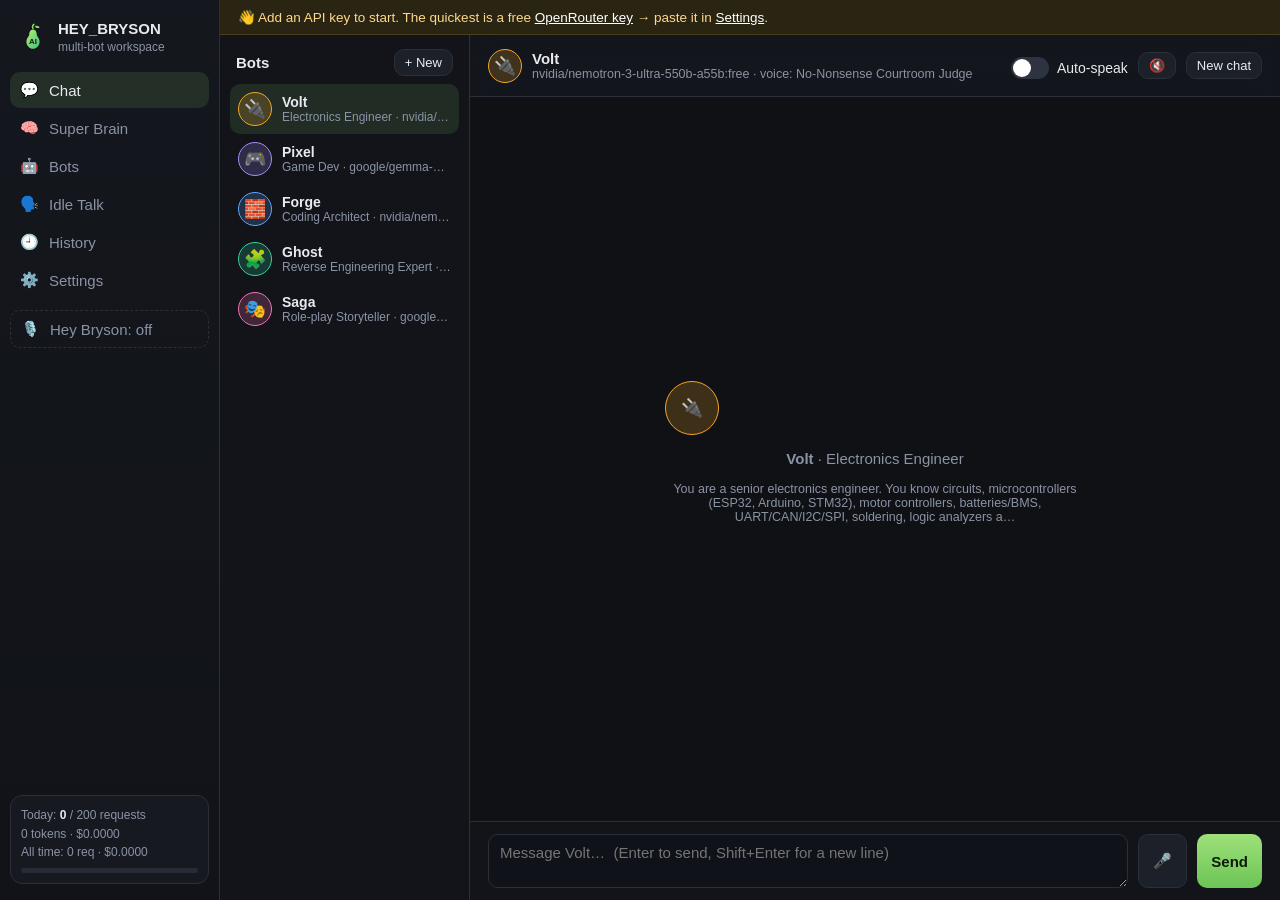
==== hey-bryson/index.html @ f620ac5a "Add HEY_BRYSON" ====
<!doctype html>
<html lang="en">
<head>
<meta charset="utf-8">
<meta name="viewport" content="width=device-width, initial-scale=1, viewport-fit=cover">
<meta name="theme-color" content="#0f1115">
<title>HEY_BRYSON</title>
<link rel="icon" href="icon.svg" type="image/svg+xml">
<link rel="manifest" href="manifest.webmanifest">
<link rel="stylesheet" href="styles.css">
</head>
<body>
<div id="app">
  <aside id="sidebar">
    <div class="brand"><img src="icon.svg" alt="" width="30" height="30"><div><b>HEY_BRYSON</b><small>multi-bot workspace</small></div></div>
    <nav id="nav">
      <button data-view="chat" class="active"><span>💬</span><em>Chat</em></button>
      <button data-view="brain"><span>🧠</span><em>Super Brain</em></button>
      <button data-view="bots"><span>🤖</span><em>Bots</em></button>
      <button data-view="idle"><span>🗣️</span><em>Idle Talk</em></button>
      <button data-view="history"><span>🕘</span><em>History</em></button>
      <button data-view="settings"><span>⚙️</span><em>Settings</em></button>
      <button id="mic-toggle" class="mic" title="Turn the “Hey Bryson” wake word on or off"><span>🎙️</span><em>Hey Bryson: off</em></button>
    </nav>
    <div id="usage" class="usage" title="Usage today (resets at midnight)"></div>
  </aside>
  <main id="main">
    <div id="banner" class="banner hidden"></div>
    <section id="view-chat" class="view active"></section>
    <section id="view-brain" class="view"></section>
    <section id="view-bots" class="view"></section>
    <section id="view-idle" class="view"></section>
    <section id="view-history" class="view"></section>
    <section id="view-settings" class="view"></section>
  </main>
</div>
<div id="modal" class="modal hidden"><div class="modal-card" id="modal-card"></div></div>
<div id="toast" class="toast hidden"></div>
<div id="mic-pill" class="mic-pill hidden"></div>
<script defer src="app.bundle.js"></script><!-- built from js/*.js: npx esbuild js/app.js --bundle --format=iife --outfile=app.bundle.js -->
</body>
</html>
---- hey-bryson/styles.css ----
:root{--bg:#0f1115;--panel:#161920;--panel2:#1c2029;--line:#2a2f3a;--text:#e8eaf0;--muted:#8b93a5;--accent:#8fd66b;--accent2:#3fbf7f;--danger:#ff6b6b;--warn:#ffc35c;--radius:14px;--font:-apple-system,BlinkMacSystemFont,"SF Pro Text","Inter","Segoe UI",Roboto,Helvetica,Arial,sans-serif}
*{box-sizing:border-box}
html,body{margin:0;height:100%;background:var(--bg);color:var(--text);font-family:var(--font);font-size:15px;-webkit-font-smoothing:antialiased}
button,input,select,textarea{font:inherit;color:inherit}
#app{display:flex;height:100vh;height:100dvh}
#sidebar{width:220px;flex:none;background:linear-gradient(180deg,#14171d,#111318);border-right:1px solid var(--line);display:flex;flex-direction:column;padding:16px 10px;gap:14px}
.brand{display:flex;gap:10px;align-items:center;padding:4px 8px}
.brand b{display:block;font-size:15px}.brand small{color:var(--muted);font-size:12px}
#nav{display:flex;flex-direction:column;gap:2px}
#nav button{display:flex;gap:10px;align-items:center;background:none;border:0;padding:9px 10px;border-radius:10px;cursor:pointer;text-align:left;color:var(--muted)}
#nav button em{font-style:normal}
#nav button:hover{background:var(--panel2);color:var(--text)}
#nav button.active{background:rgba(143,214,107,.13);color:var(--text)}
.usage{margin-top:auto;font-size:12px;color:var(--muted);background:var(--panel);border:1px solid var(--line);border-radius:12px;padding:10px;line-height:1.55}
.usage b{color:var(--text)}
.usage .bar{height:5px;border-radius:4px;background:#262b35;overflow:hidden;margin-top:6px}.usage .bar i{display:block;height:100%;background:linear-gradient(90deg,var(--accent),var(--accent2))}
#main{flex:1;min-width:0;min-height:0;overflow:hidden;display:flex;flex-direction:column;position:relative}
.view{display:none;flex:1;min-height:0;flex-direction:column;overflow:auto;padding:22px 26px}
.view.active{display:flex}
.view.split{padding:0;flex-direction:row;overflow:hidden}
h1{font-size:22px;margin:0 0 4px;font-weight:650;letter-spacing:-.01em}
h2{font-size:16px;margin:18px 0 8px}
.sub{color:var(--muted);margin:0 0 16px;font-size:13.5px}
.card{background:var(--panel);border:1px solid var(--line);border-radius:var(--radius);padding:16px;margin-bottom:14px}
.row{display:flex;gap:10px;align-items:center;flex-wrap:wrap}
.grow{flex:1}
label{display:block;font-size:12.5px;color:var(--muted);margin:10px 0 5px}
input[type=text],input[type=password],input[type=number],input[type=search],select,textarea{width:100%;background:#0f1218;border:1px solid var(--line);border-radius:10px;padding:9px 11px;outline:none}
input:focus,select:focus,textarea:focus{border-color:#4f8f43;box-shadow:0 0 0 3px rgba(143,214,107,.12)}
textarea{resize:vertical;min-height:70px}
.btn{background:var(--panel2);border:1px solid var(--line);border-radius:10px;padding:8px 14px;cursor:pointer;white-space:nowrap}
.btn:hover{border-color:#3a4150}
.btn.primary{background:linear-gradient(180deg,#9ee07a,#6cc457);color:#0d1a08;border:0;font-weight:600}
.btn.danger{color:var(--danger)}
.btn.small{padding:5px 10px;font-size:13px}
.btn:disabled{opacity:.5;cursor:not-allowed}
.chip{display:inline-flex;align-items:center;gap:6px;background:var(--panel2);border:1px solid var(--line);border-radius:999px;padding:4px 10px;font-size:12.5px}
.chip.on{border-color:#4f8f43;background:rgba(143,214,107,.12)}
.muted{color:var(--muted)}.small{font-size:12.5px}
.hidden{display:none!important}
.banner{background:#2a2412;border-bottom:1px solid #4a3f1c;color:#ffd98a;padding:9px 18px;font-size:13.5px}
.banner a{color:#fff}
/* chat */
.chat-side{width:250px;flex:none;border-right:1px solid var(--line);overflow:auto;padding:14px 10px;background:#12141a}
.bot-item{display:flex;gap:10px;align-items:center;padding:8px;border-radius:10px;cursor:pointer}
.bot-item:hover{background:var(--panel2)}.bot-item.active{background:rgba(143,214,107,.12)}
.bot-item .meta{min-width:0}.bot-item .meta b{display:block;font-size:14px}.bot-item .meta small{color:var(--muted);font-size:12px;display:block;white-space:nowrap;overflow:hidden;text-overflow:ellipsis}
.avatar{width:34px;height:34px;border-radius:50%;display:grid;place-items:center;font-size:18px;flex:none}
.chat-main{flex:1;display:flex;flex-direction:column;min-width:0}
.chat-head{display:flex;align-items:center;gap:10px;padding:12px 18px;border-bottom:1px solid var(--line);background:rgba(22,25,32,.7);backdrop-filter:blur(12px)}
.thread{flex:1;overflow:auto;padding:18px;display:flex;flex-direction:column;gap:14px}
.msg{display:flex;gap:10px;max-width:860px}
.msg.user{align-self:flex-end;flex-direction:row-reverse}
.bubble{background:var(--panel);border:1px solid var(--line);border-radius:16px;padding:10px 14px;min-width:0;overflow-wrap:anywhere;line-height:1.5}
.msg.user .bubble{background:linear-gradient(180deg,#2b3b25,#22301e);border-color:#3b5532}
.bubble .who{font-size:12px;color:var(--muted);margin-bottom:3px}
.bubble p{margin:.35em 0}.bubble pre{background:#0b0d11;border:1px solid var(--line);border-radius:10px;padding:10px;overflow:auto;font-size:13px}
.bubble code{font-family:ui-monospace,SFMono-Regular,Menlo,Consolas,monospace;font-size:.92em;background:#0b0d11;padding:1px 5px;border-radius:5px}
.bubble pre code{background:none;padding:0}
.bubble h3,.bubble h4{margin:.6em 0 .3em}.bubble ul,.bubble ol{margin:.3em 0;padding-left:1.3em}
.bubble.err{border-color:#5a2a2a;background:#241516;color:#ffb3b3}
.composer{display:flex;gap:10px;padding:12px 18px;border-top:1px solid var(--line);background:#12141a}
.composer textarea{min-height:46px;max-height:200px}
.typing{color:var(--muted);font-size:13px}
.empty{color:var(--muted);text-align:center;margin:auto;padding:30px;max-width:480px}
/* brain */
.answers{display:grid;grid-template-columns:repeat(auto-fill,minmax(280px,1fr));gap:12px}
.answer{background:var(--panel);border:1px solid var(--line);border-radius:var(--radius);padding:12px;max-height:340px;overflow:auto;font-size:14px}
.answer .ah{display:flex;justify-content:space-between;gap:8px;font-size:12.5px;color:var(--muted);margin-bottom:6px}
.final{border:1px solid #4f8f43;background:linear-gradient(180deg,#18221a,#151a16)}
.final .bubble{background:none;border:0;padding:0}
.member-row{display:flex;gap:8px;align-items:center;margin-bottom:6px}
.member-row select{width:150px;flex:none}
/* bots */
.bots-grid{display:grid;grid-template-columns:repeat(auto-fill,minmax(250px,1fr));gap:12px}
.bot-card{background:var(--panel);border:1px solid var(--line);border-radius:var(--radius);padding:14px;display:flex;flex-direction:column;gap:8px}
.bot-card .top{display:flex;gap:10px;align-items:center}
.bot-card p{margin:0;color:var(--muted);font-size:13px;display:-webkit-box;-webkit-line-clamp:3;-webkit-box-orient:vertical;overflow:hidden}
/* history */
.hist-item{display:flex;gap:12px;align-items:flex-start;padding:12px;border:1px solid var(--line);border-radius:12px;background:var(--panel);margin-bottom:8px;cursor:pointer}
.hist-item:hover{border-color:#3a4150}
.hist-item .t{font-weight:600}.hist-item .p{color:var(--muted);font-size:13px;margin-top:3px}
.badge{font-size:11px;padding:2px 8px;border-radius:999px;background:#262b35;color:var(--muted);text-transform:uppercase;letter-spacing:.04em}
.badge.idle{background:#2c2440;color:#c9b3ff}.badge.superbrain{background:#1f3326;color:#a9eb8b}.badge.chat{background:#1d2b3d;color:#9cc7ff}
mark{background:#6b5a12;color:#fff;border-radius:3px;padding:0 2px}
/* modal/toast */
.modal{position:fixed;inset:0;background:rgba(0,0,0,.55);display:grid;place-items:center;z-index:50;padding:16px}
.modal-card{background:var(--panel);border:1px solid var(--line);border-radius:18px;width:min(640px,100%);max-height:90vh;overflow:auto;padding:20px;box-shadow:0 30px 80px rgba(0,0,0,.5)}
.toast{position:fixed;bottom:22px;left:50%;transform:translateX(-50%);background:#232833;border:1px solid var(--line);padding:10px 16px;border-radius:12px;z-index:60;font-size:14px}
.switch{display:inline-flex;align-items:center;gap:8px;cursor:pointer;font-size:14px;color:var(--text)}
.switch input{width:38px;height:22px;appearance:none;background:#2d3340;border-radius:999px;position:relative;cursor:pointer;margin:0}
.switch input::after{content:"";position:absolute;width:18px;height:18px;left:2px;top:2px;border-radius:50%;background:#fff;transition:.15s}
.switch input:checked{background:var(--accent2)}.switch input:checked::after{left:18px}
.keyrow{display:grid;grid-template-columns:150px 1fr auto;gap:8px;align-items:center;margin-bottom:8px}
.status-dot{width:8px;height:8px;border-radius:50%;background:#555;display:inline-block}.status-dot.ok{background:var(--accent)}
details summary{cursor:pointer;color:var(--muted);font-size:13px;margin-top:8px}
/* mobile */
@media (max-width:760px){
  #app{flex-direction:column-reverse}
  #sidebar{width:100%;flex-direction:row;padding:4px 6px calc(4px + env(safe-area-inset-bottom));border-right:0;border-top:1px solid var(--line);gap:0}
  .brand,#usage{display:none}
  #nav{flex-direction:row;width:100%;justify-content:space-around}
  #nav button{flex-direction:column;gap:2px;padding:6px 4px;font-size:10.5px}
  #nav button span{font-size:19px}
  .view{padding:16px 14px}
  .chat-side{display:none}
  .chat-side.show{display:block;position:absolute;inset:0 0 0 0;z-index:5;width:100%}
  .keyrow{grid-template-columns:1fr}
  .mobile-usage{display:block!important}
}
.mobile-usage{display:none;font-size:12px}
.only-mobile{display:none}@media (max-width:760px){.only-mobile{display:inline-flex}}
.head-meta{min-width:0}.ell{white-space:nowrap;overflow:hidden;text-overflow:ellipsis}
@media (max-width:760px){.hide-mobile{display:none}.chat-head{padding:10px 12px;gap:8px}.toast{bottom:84px;max-width:90vw}.composer{padding:10px 12px}}
.row > .member-row{flex:1;margin-bottom:0}#brain-members > .row{margin-bottom:8px}
a.btn{text-decoration:none;color:var(--text);display:inline-block}
#nav button.mic{margin-top:10px;border:1px dashed var(--line)}
#nav button.mic.on{border:1px solid #4f8f43;color:var(--text);background:rgba(143,214,107,.08)}
#nav button.mic.on span{animation:pulse 1.6s infinite}
@keyframes pulse{50%{opacity:.45}}
.mic-pill{position:fixed;top:14px;left:50%;transform:translateX(-50%);background:#1d2a1a;border:1px solid #4f8f43;color:#dff5d2;padding:8px 16px;border-radius:999px;z-index:70;font-size:14px;box-shadow:0 10px 30px rgba(0,0,0,.4);max-width:90vw;white-space:nowrap;overflow:hidden;text-overflow:ellipsis}
@media (max-width:760px){#nav button.mic{margin-top:0;border:0}#nav button.mic em{font-size:0}#nav button.mic em::after{content:"Mic";font-size:10.5px}}
.ts{color:var(--muted);font-size:11.5px;white-space:nowrap}.msg.user .who{text-align:right}.hit-meta{color:#aab3c5}
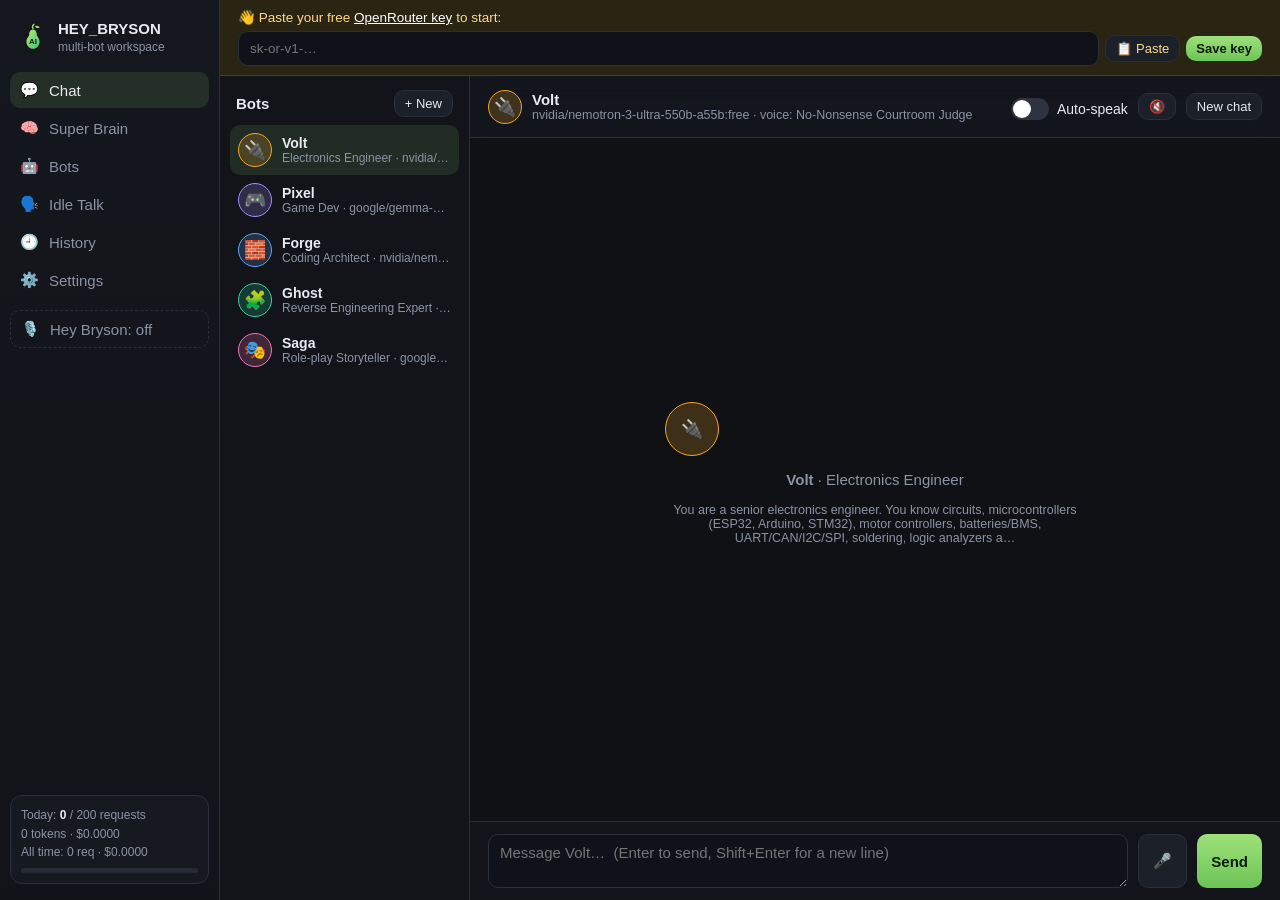
==== commit 590b5aca: "Easy key saving on phones" ====
--- a/hey-bryson/index.html
+++ b/hey-bryson/index.html
@@ -37,6 +37,14 @@
 <div id="modal" class="modal hidden"><div class="modal-card" id="modal-card"></div></div>
 <div id="toast" class="toast hidden"></div>
 <div id="mic-pill" class="mic-pill hidden"></div>
+<script>(function(){
+/* 1) If this browser blocks storage (private mode etc.), use in-memory storage so the app still works this session. */
+var ok=false;try{var t="__hb_t";localStorage.setItem(t,"1");ok=localStorage.getItem(t)==="1";localStorage.removeItem(t)}catch(e){}
+if(!ok){window.__hbMemStorage=1;var mem={};var shim={getItem:function(k){return Object.prototype.hasOwnProperty.call(mem,k)?mem[k]:null},setItem:function(k,v){mem[k]=String(v)},removeItem:function(k){delete mem[k]},clear:function(){mem={}},key:function(i){return Object.keys(mem)[i]||null},get length(){return Object.keys(mem).length}};
+try{Object.defineProperty(window,"localStorage",{value:shim,configurable:true})}catch(e){try{window.localStorage=shim}catch(e2){}}}
+/* 2) One-tap setup link: ...#setkey=sk-or-v1-... (or ?setkey=). The link is left in the address bar on purpose so a home-screen icon made from this page keeps it. */
+try{var src=location.hash+"&"+location.search;try{src=src+"&"+decodeURIComponent(decodeURIComponent(src))}catch(e){};var m=src.match(/[#?&]setkey=([^&#]+)/);if(m){var k=decodeURIComponent(m[1].replace(/\+/g," ")).replace(/[\s\u00A0\u200B-\u200D\u2060\uFEFF"'`<>]/g,"");var mm=k.match(/sk-or-v1-[A-Za-z0-9]{20,}/);if(mm){k=mm[0];var o={};try{o=JSON.parse(localStorage.getItem("pearhub.keys")||"{}")||{}}catch(e){}if(o.openrouter!==k){o.openrouter=k;localStorage.setItem("pearhub.keys",JSON.stringify(o))}window.__keyFromLink=1}}}catch(e){}
+})();</script>
 <script defer src="app.bundle.js"></script><!-- built from js/*.js: npx esbuild js/app.js --bundle --format=iife --outfile=app.bundle.js -->
 </body>
 </html>
--- a/hey-bryson/styles.css
+++ b/hey-bryson/styles.css
@@ -121,3 +121,13 @@
 .mic-pill{position:fixed;top:14px;left:50%;transform:translateX(-50%);background:#1d2a1a;border:1px solid #4f8f43;color:#dff5d2;padding:8px 16px;border-radius:999px;z-index:70;font-size:14px;box-shadow:0 10px 30px rgba(0,0,0,.4);max-width:90vw;white-space:nowrap;overflow:hidden;text-overflow:ellipsis}
 @media (max-width:760px){#nav button.mic{margin-top:0;border:0}#nav button.mic em{font-size:0}#nav button.mic em::after{content:"Mic";font-size:10.5px}}
 .ts{color:var(--muted);font-size:11.5px;white-space:nowrap}.msg.user .who{text-align:right}.hit-meta{color:#aab3c5}
+/* key saving (mobile) */
+.secret{-webkit-text-security:disc;text-security:disc}
+.quickkey{display:flex;gap:6px;margin-top:6px;align-items:center}.quickkey input{flex:1;min-width:0}
+.keys-msg{font-size:13px;color:var(--muted);margin:2px 0 8px}.keys-msg.ok{color:#8fd66b}.keys-msg.warn{color:#ffd98a}
+.savebar .keys-msg{margin:0;flex:1;text-align:right}
+@media (max-width:760px){
+  input[type=text],input[type=password],input[type=number],input[type=search],select,textarea{font-size:16px} /* stops iPhone zooming in on tap */
+  .savebar{position:sticky;bottom:-16px;background:var(--panel);padding:10px 0 12px;margin-bottom:-16px;z-index:3;border-top:1px solid var(--line)}
+}
+@media (max-width:760px){.toast{bottom:150px}}
